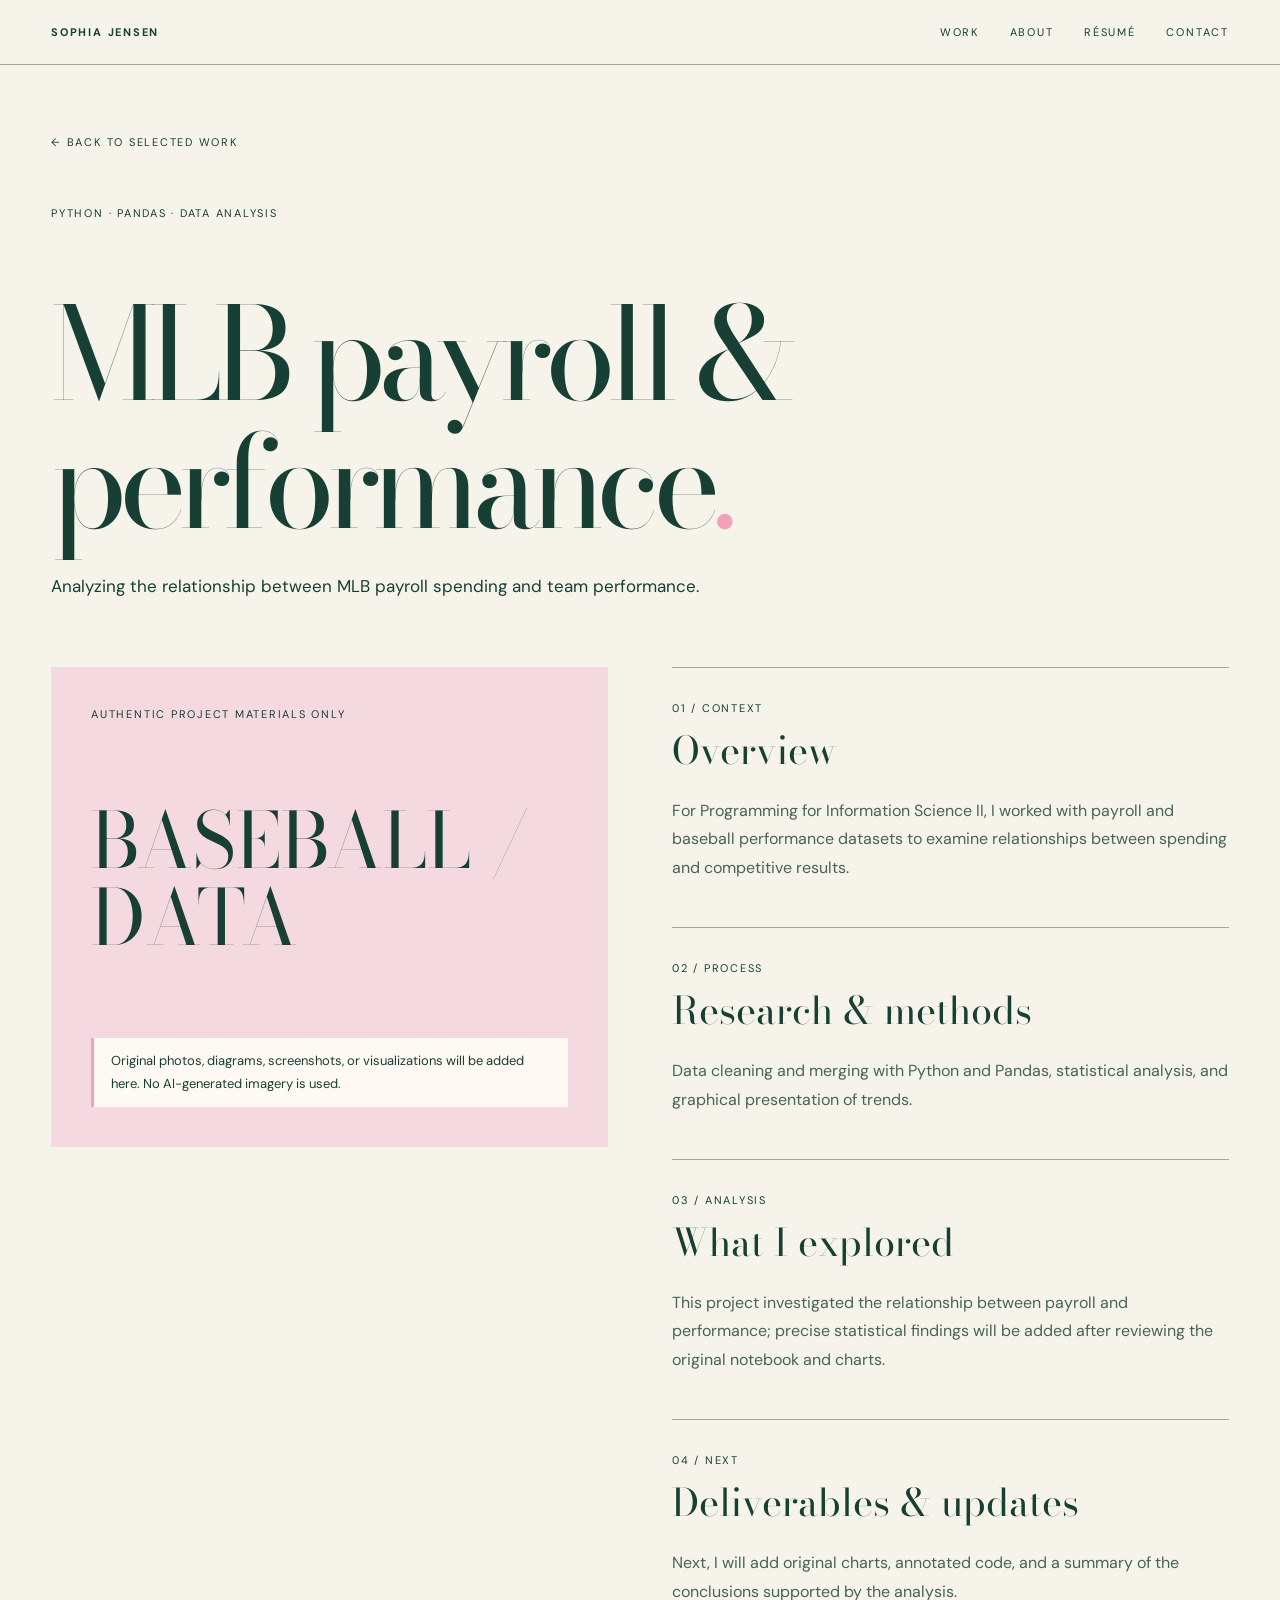
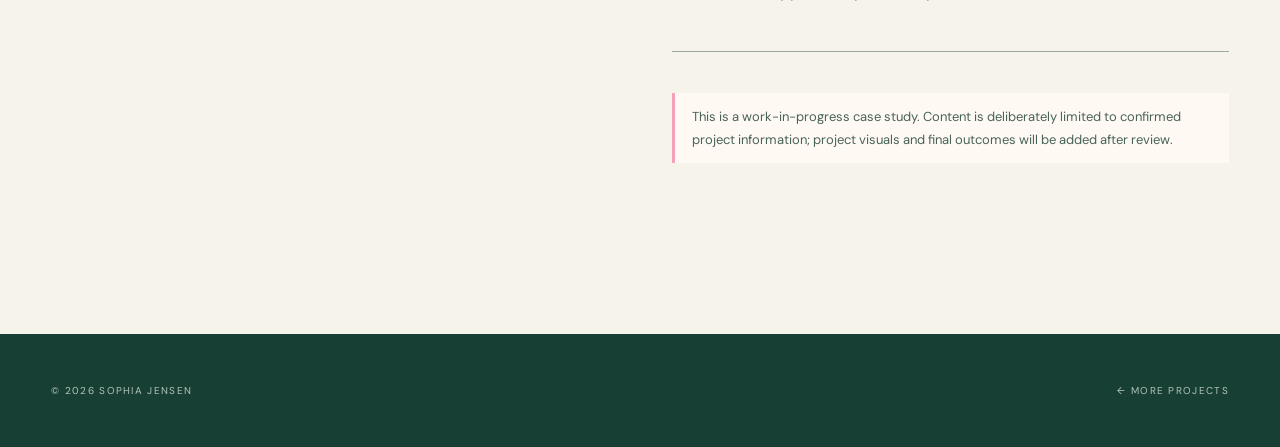
==== projects/mlb-analysis.html @ 6040f981 "Add files via upload" ====
<!doctype html><html lang="en"><head><meta charset="utf-8"><meta name="viewport" content="width=device-width,initial-scale=1"><title>MLB payroll &amp; performance | Sophia Jensen</title><link rel="stylesheet" href="../style.css"></head><body><header class="site-header"><a href="../index.html" class="brand">Sophia Jensen</a><nav class="nav" aria-label="Main navigation"><a href="../index.html#work">Work</a><a href="../index.html#about">About</a><a href="../resume.html">Résumé</a><a href="../index.html#contact">Contact</a></nav></header><main class="container"><div class="case-header"><a href="../index.html#work" class="small-link">← Back to selected work</a><div class="eyebrow" style="margin-top:55px">PYTHON · PANDAS · DATA ANALYSIS</div><h1 class="page-title">MLB payroll &amp; performance<span style="color:var(--pink)">.</span></h1><p class="page-lead">Analyzing the relationship between MLB payroll spending and team performance.</p></div><div class="case-grid"><div class="case-visual"><span class="eyebrow">Authentic project materials only</span><strong>BASEBALL / DATA</strong><div class="notice">Original photos, diagrams, screenshots, or visualizations will be added here. No AI-generated imagery is used.</div></div><article class="case-story"><section><span class="eyebrow">01 / Context</span><h2>Overview</h2><p>For Programming for Information Science II, I worked with payroll and baseball performance datasets to examine relationships between spending and competitive results.</p></section><section><span class="eyebrow">02 / Process</span><h2>Research & methods</h2><p>Data cleaning and merging with Python and Pandas, statistical analysis, and graphical presentation of trends.</p></section><section><span class="eyebrow">03 / Analysis</span><h2>What I explored</h2><p>This project investigated the relationship between payroll and performance; precise statistical findings will be added after reviewing the original notebook and charts.</p></section><section><span class="eyebrow">04 / Next</span><h2>Deliverables & updates</h2><p>Next, I will add original charts, annotated code, and a summary of the conclusions supported by the analysis.</p></section><section><p class="notice">This is a work-in-progress case study. Content is deliberately limited to confirmed project information; project visuals and final outcomes will be added after review.</p></section></article></div></main><footer class="contact" style="padding:50px 0"><div class="container"><div class="copyright" style="margin:0"><span>© 2026 Sophia Jensen</span><a href="../index.html#work">← More projects</a></div></div></footer></body></html>
---- style.css ----
@import url('https://fonts.googleapis.com/css2?family=Bodoni+Moda:opsz,wght@6..96,400;6..96,500&family=DM+Sans:wght@400;500;600;700&display=swap');
:root{--cream:#f5f3ea;--green:#183f33;--pink:#f3a1ba;--blush:#f4d9e0;--line:#9bab9e;--muted:#486357}*{box-sizing:border-box}html{scroll-behavior:smooth}body{margin:0;background:var(--cream);color:var(--green);font-family:'DM Sans',sans-serif}a{color:inherit;text-decoration:none}button{font:inherit}a:focus-visible,button:focus-visible{outline:3px solid #ba4773;outline-offset:4px}.site-header{display:flex;align-items:center;justify-content:space-between;padding:25px clamp(20px,4vw,65px);border-bottom:1px solid var(--line);position:sticky;top:0;background:rgba(245,243,234,.97);z-index:10;backdrop-filter:blur(12px)}.brand,.nav a,.eyebrow,.meta,.small-link,.footer-label,.pill{font-size:11px;letter-spacing:.16em;text-transform:uppercase}.brand{font-weight:700}.nav{display:flex;gap:clamp(12px,2.4vw,38px)}.nav a,.small-link{transition:color .25s}.nav a:hover,.small-link:hover{color:#c05982}.container{max-width:1500px;margin:auto;padding:0 clamp(20px,4vw,65px)}.hero{min-height:680px;padding-top:38px;display:flex;flex-direction:column;justify-content:space-between}.hero-meta{display:flex;justify-content:space-between;gap:12px}.hero-main{display:grid;grid-template-columns:1.35fr .65fr;gap:4vw;align-items:center;padding:75px 0 50px}.hero-name{font:400 clamp(85px,12vw,210px)/.82 'Bodoni Moda',serif;letter-spacing:-.075em;margin:0}.hero-name span{color:var(--pink)}.intro{font-family:'Bodoni Moda',serif;font-size:clamp(20px,2.1vw,32px);line-height:1.36;max-width:660px;margin:45px 0 28px}.hero-art{min-height:390px;border:14px solid var(--pink);background:var(--blush);display:flex;align-items:center;justify-content:center;position:relative;transform:rotate(2deg)}.hero-art:before{content:'';position:absolute;inset:17px;border:1px solid rgba(24,63,51,.4)}.art-label{font:400 clamp(70px,9vw,130px)/1 'Bodoni Moda',serif;transform:rotate(-15deg);color:var(--green)}.art-bottom{position:absolute;bottom:20px;left:20px;font-size:10px;letter-spacing:.12em}.hero-bottom{border-top:1px solid var(--line);display:flex;justify-content:space-between;align-items:center;padding:20px 0}.link-arrow,.project-arrow{display:inline-block;transition:transform .25s}.small-link:hover .link-arrow,.project:hover .project-arrow{transform:translate(5px,-4px)}.section{padding-top:110px;padding-bottom:115px}.section-heading{font:400 clamp(64px,9vw,145px)/.95 'Bodoni Moda',serif;letter-spacing:-.06em;margin:0 0 42px}.section-intro{max-width:570px;font-size:16px;line-height:1.7;margin-bottom:42px}.project{display:grid;grid-template-columns:1.2fr 1fr;gap:clamp(22px,5vw,90px);align-items:center;padding:34px 0;border-top:1px solid var(--line)}.project:nth-of-type(even) .project-media{background:#e9e4d8}.project-media{height:clamp(250px,31vw,420px);background:var(--blush);display:flex;justify-content:center;align-items:center;position:relative;overflow:hidden;transition:background .3s}.project:hover .project-media{background:#edc8d4}.project-media .visual-mark{font:400 clamp(55px,7vw,105px)/1 'Bodoni Moda',serif;letter-spacing:-.06em;text-align:center}.project-media .placeholder{position:absolute;bottom:14px;left:17px;right:17px;font-size:10px;text-transform:uppercase;letter-spacing:.13em;display:flex;justify-content:space-between}.project-title{font:400 clamp(41px,5.6vw,81px)/1.05 'Bodoni Moda',serif;letter-spacing:-.05em;margin:22px 0}.project-description{font-size:16px;line-height:1.75;max-width:550px;color:var(--muted)}.project-link{display:inline-block;border-bottom:1px solid currentColor;padding:10px 0;margin-top:17px;font-size:12px;letter-spacing:.13em;text-transform:uppercase}.pink-section{background:var(--blush)}.about-grid{display:grid;grid-template-columns:1fr 1fr;gap:9vw}.about-copy{font:400 clamp(22px,2.5vw,38px)/1.45 'Bodoni Moda',serif}.about-detail{line-height:1.8;font-size:15px}.skills-grid{display:grid;grid-template-columns:repeat(4,1fr);border-top:1px solid var(--line);margin-top:45px}.skill-group{padding:30px 24px;border-left:1px solid var(--line)}.skill-group:first-child{border-left:0;padding-left:0}.skill-group ul{list-style:none;padding:15px 0;margin:0;font:400 clamp(18px,1.8vw,27px)/1.65 'Bodoni Moda',serif}.resume-callout{display:flex;justify-content:space-between;gap:20px;align-items:center;padding:26px 0;border-top:1px solid var(--line)}.action{border:1px solid var(--green);padding:14px 18px;display:inline-block;font-size:11px;letter-spacing:.12em;text-transform:uppercase;transition:all .2s}.action:hover{background:var(--green);color:var(--cream)}.contact{background:var(--green);color:var(--cream);padding:100px 0 35px}.contact-title{font:400 clamp(68px,10vw,155px)/.93 'Bodoni Moda',serif;letter-spacing:-.07em;margin:0 0 80px}.contact-title em{color:var(--pink);font-weight:400}.contact-links{display:grid;grid-template-columns:repeat(3,1fr);border-top:1px solid #73887e}.contact-links a{display:flex;justify-content:space-between;padding:25px 15px;border-right:1px solid #73887e}.contact-links a:first-child{padding-left:0}.contact-links a:last-child{border:0}.copyright{display:flex;justify-content:space-between;margin-top:80px;color:#b2c5ba;font-size:10px;letter-spacing:.13em;text-transform:uppercase}.page-title{font:400 clamp(65px,10vw,160px)/1 'Bodoni Moda',serif;letter-spacing:-.065em;margin:70px 0 25px}.page-lead{max-width:750px;font-size:17px;line-height:1.8;margin-bottom:40px}.resume-frame{border:1px solid var(--line);width:100%;height: min(90vh,1050px);background:white}.resume-actions{display:flex;flex-wrap:wrap;gap:12px;margin:30px 0}.case-header{margin:65px 0}.case-grid{display:grid;grid-template-columns:1fr 1fr;gap:5vw;margin:30px 0 130px}.case-visual{min-height:480px;background:var(--blush);padding:40px;display:flex;flex-direction:column;justify-content:space-between;position:sticky;top:105px;align-self:start}.case-visual strong{font:400 clamp(48px,6vw,95px)/1 'Bodoni Moda',serif}.case-story section{border-top:1px solid var(--line);padding:28px 0}.case-story h2{font:400 38px 'Bodoni Moda',serif;margin:4px 0 18px}.case-story p,.case-story li{line-height:1.8;color:var(--muted)}.notice{border-left:3px solid var(--pink);padding:12px 17px;background:#fff9f4;font-size:13px;line-height:1.7}.reveal{opacity:0;transform:translateY(20px);transition:opacity .7s ease,transform .7s ease}.reveal.is-visible{opacity:1;transform:translateY(0)}@media(max-width:800px){.site-header{padding:20px}.nav{gap:13px;flex-wrap:wrap;justify-content:flex-end}.nav a{font-size:9px}.hero{min-height:auto}.hero-meta{font-size:9px}.hero-meta span:nth-child(2){display:none}.hero-main,.project,.about-grid,.case-grid{grid-template-columns:1fr}.hero-main{padding:65px 0 30px}.hero-name{font-size:clamp(80px,16vw,145px)}.hero-art{min-height:260px;max-width:450px;transform:none}.hero-bottom{gap:12px}.section{padding-top:70px;padding-bottom:75px}.skills-grid{grid-template-columns:repeat(2,1fr)}.skill-group:nth-child(3){border-left:0;padding-left:0}.project-media{height:270px}.contact-links{grid-template-columns:1fr}.contact-links a{border-right:0;border-bottom:1px solid #73887e!important;padding-left:0}.case-visual{position:static;min-height:300px}.contact-title{font-size:clamp(60px,12vw,100px)}}@media(prefers-reduced-motion:reduce){html{scroll-behavior:auto}.reveal{opacity:1;transform:none;transition:none}*,*:before,*:after{animation:none!important;transition:none!important}}
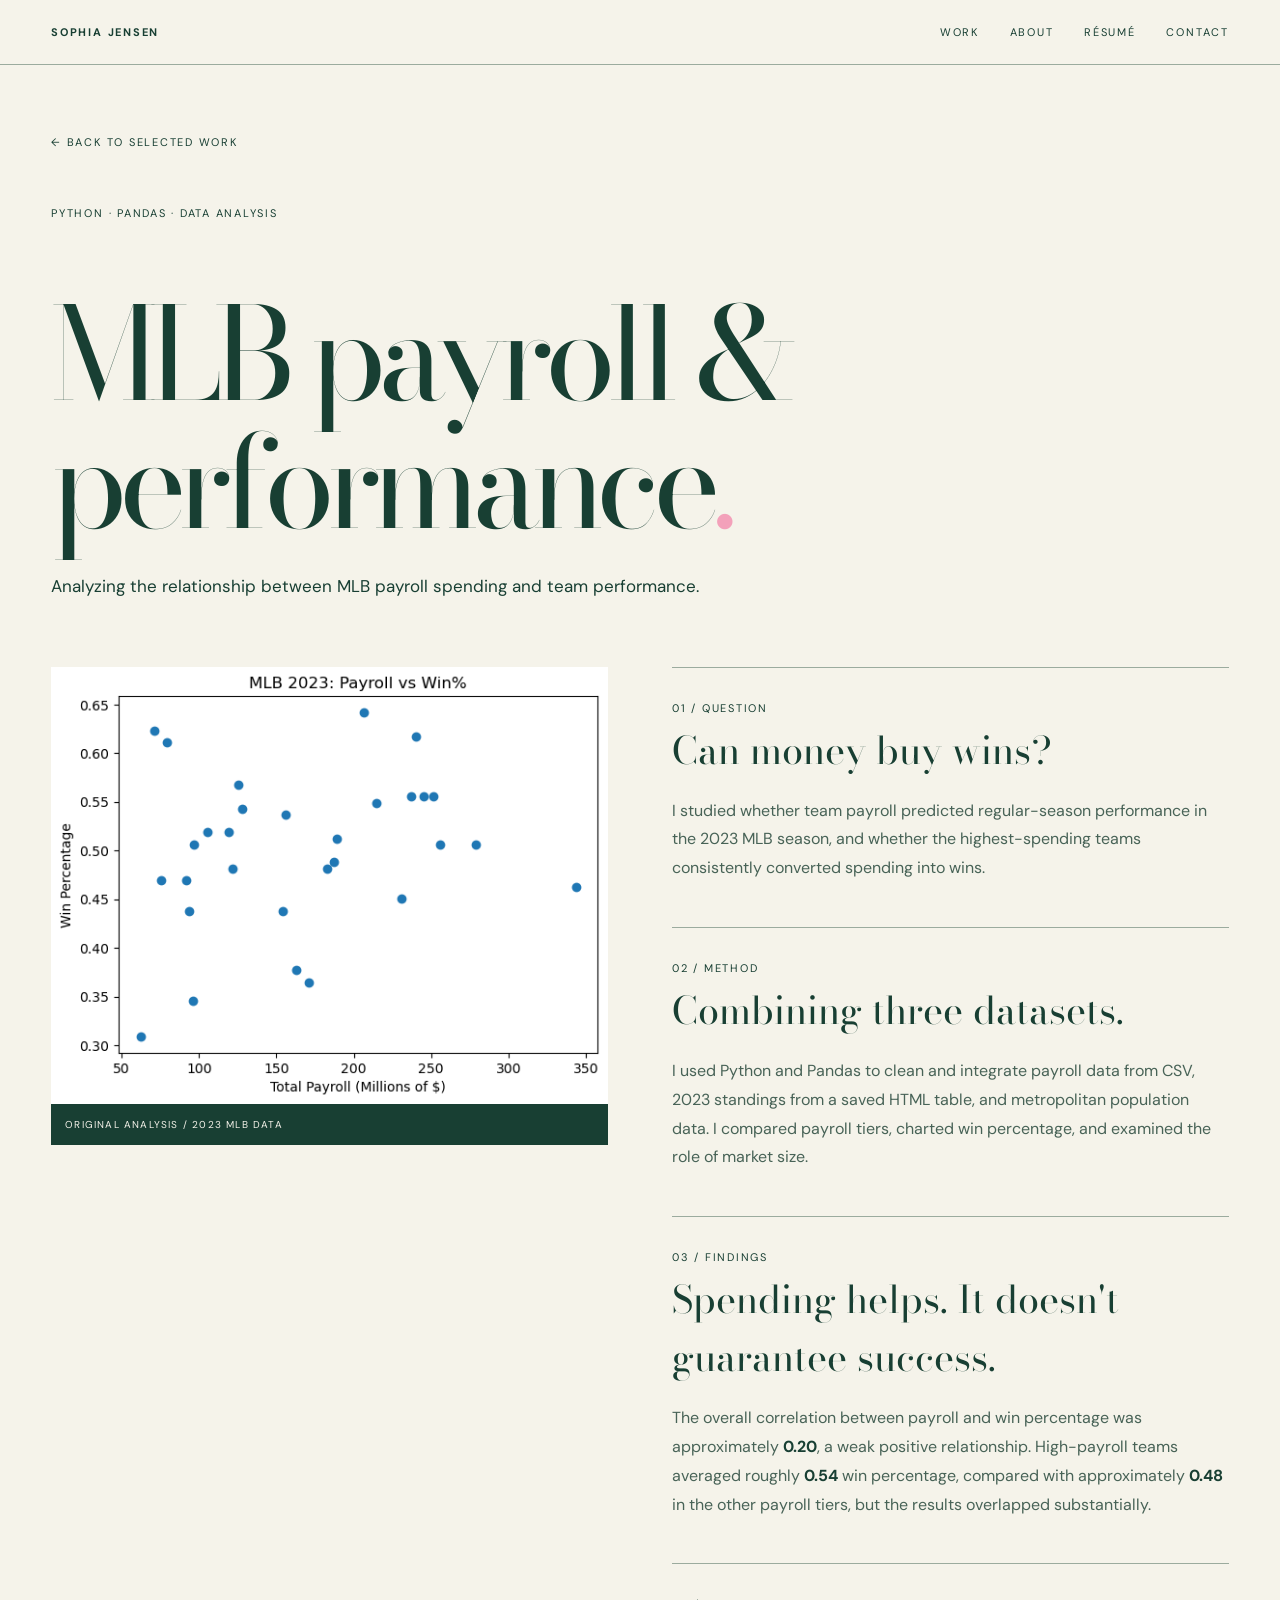
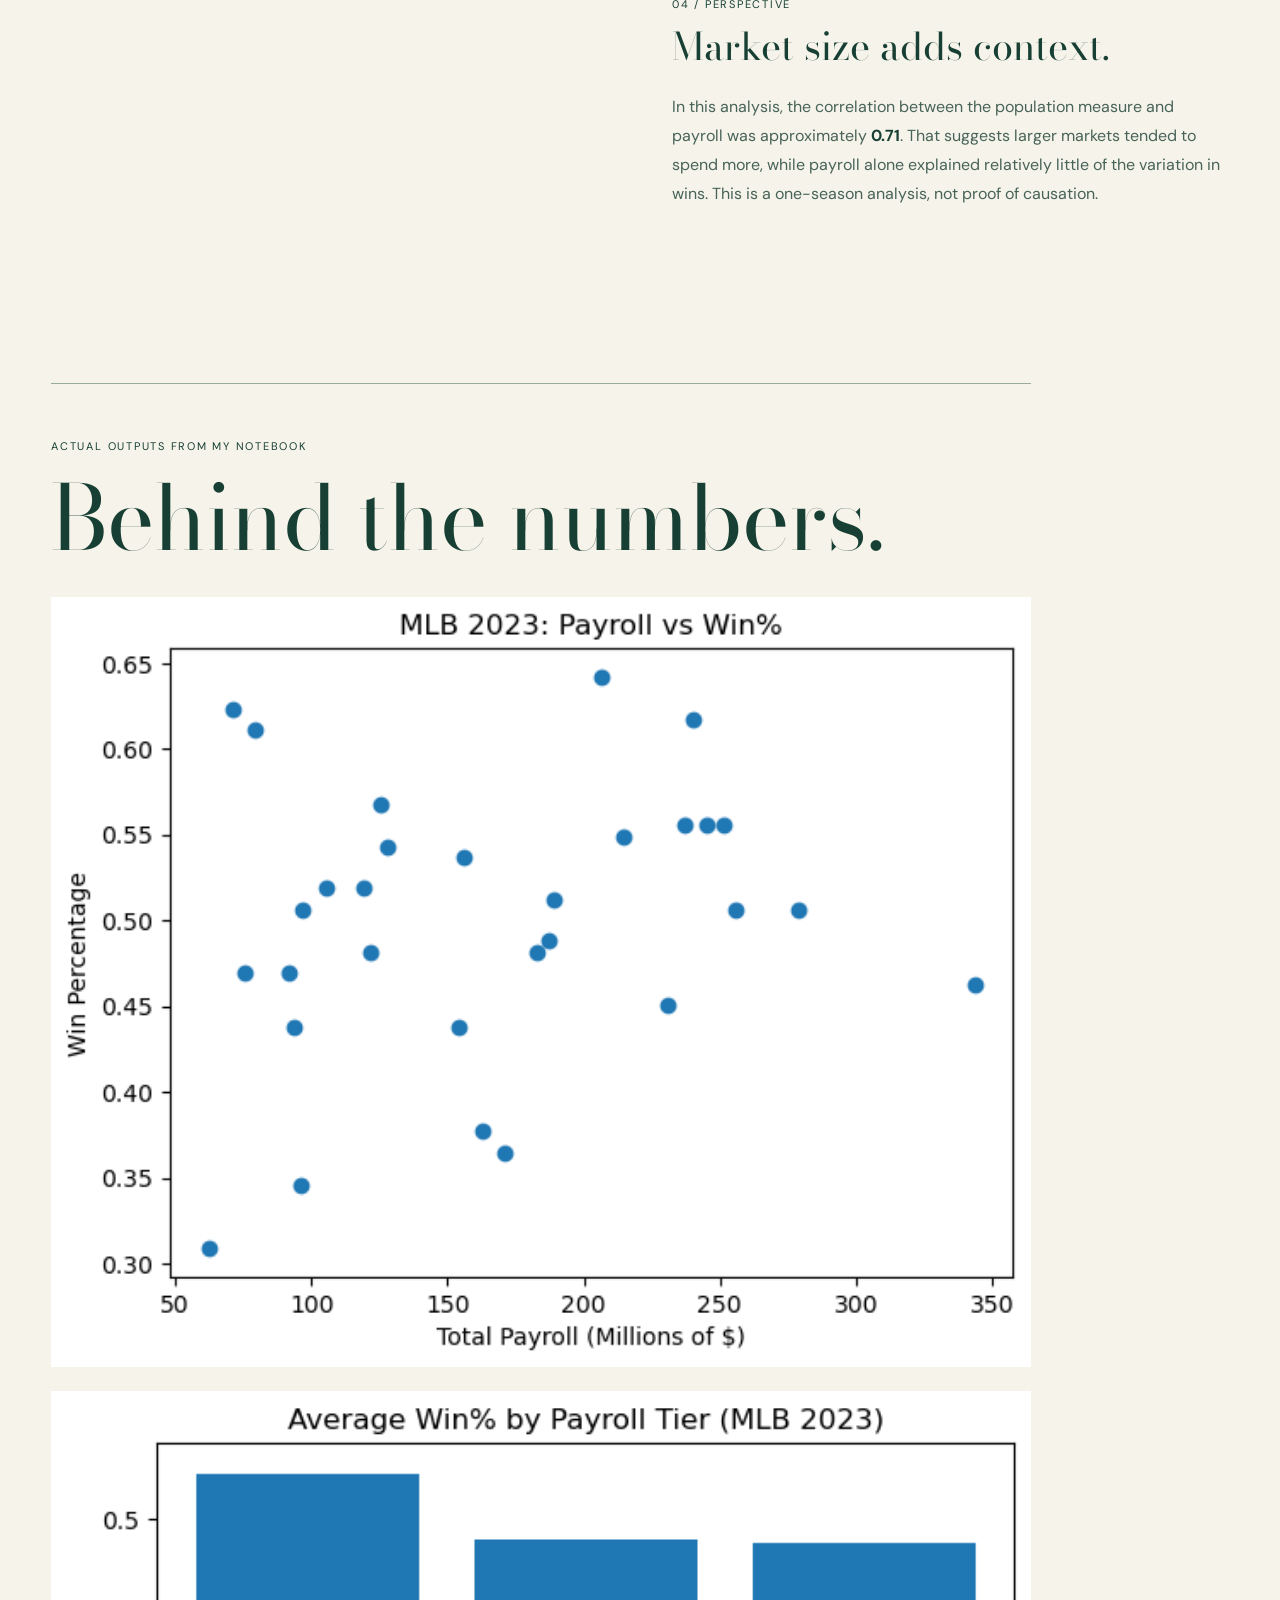
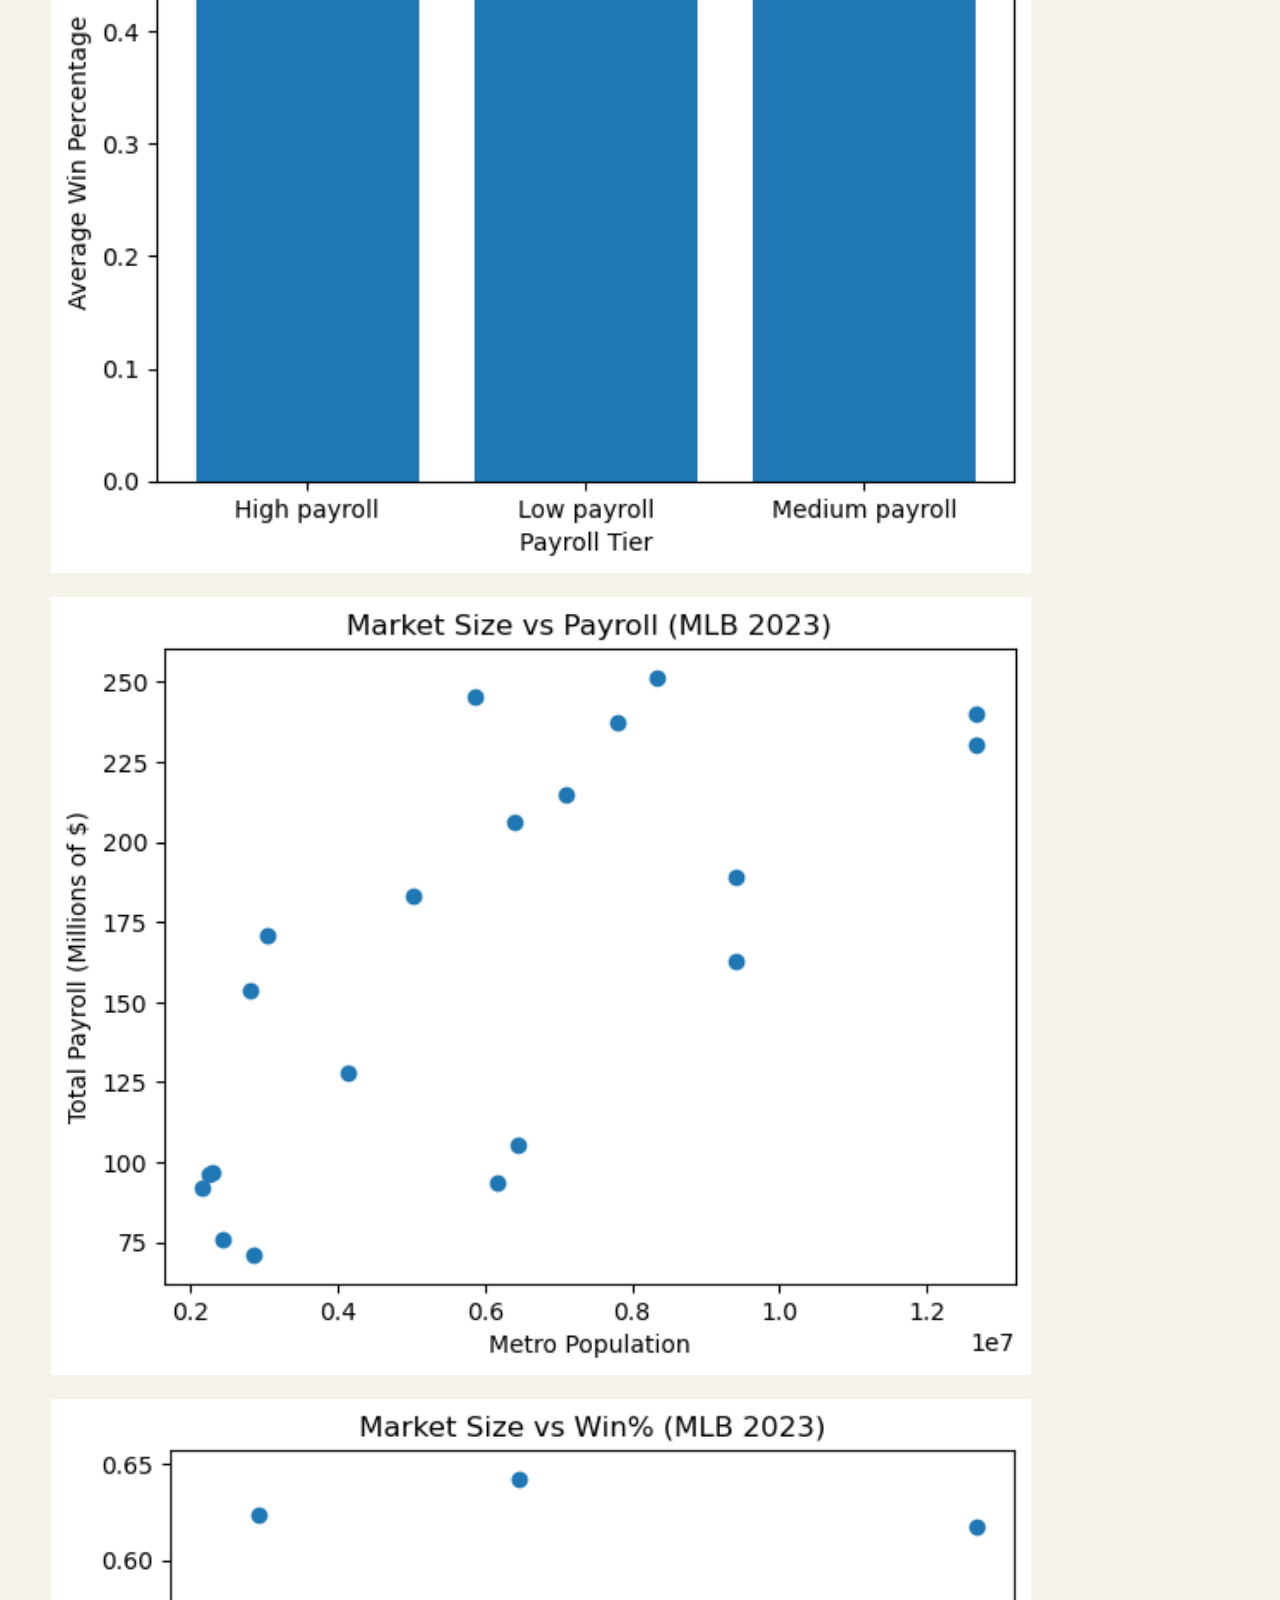
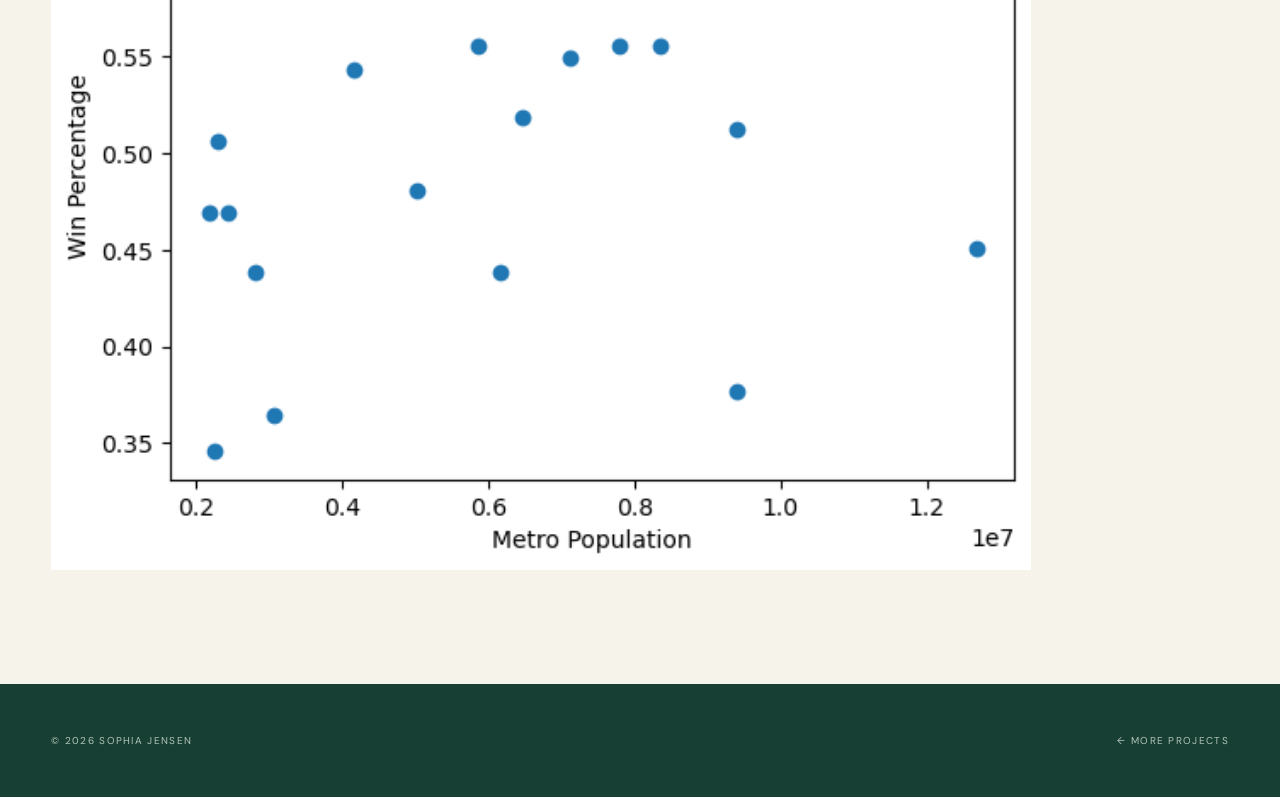
==== commit 4a9429cd: "Add files via upload" ====
--- a/projects/mlb-analysis.html
+++ b/projects/mlb-analysis.html
@@ -1 +1,3 @@
-<!doctype html><html lang="en"><head><meta charset="utf-8"><meta name="viewport" content="width=device-width,initial-scale=1"><title>MLB payroll &amp; performance | Sophia Jensen</title><link rel="stylesheet" href="../style.css"></head><body><header class="site-header"><a href="../index.html" class="brand">Sophia Jensen</a><nav class="nav" aria-label="Main navigation"><a href="../index.html#work">Work</a><a href="../index.html#about">About</a><a href="../resume.html">Résumé</a><a href="../index.html#contact">Contact</a></nav></header><main class="container"><div class="case-header"><a href="../index.html#work" class="small-link">← Back to selected work</a><div class="eyebrow" style="margin-top:55px">PYTHON · PANDAS · DATA ANALYSIS</div><h1 class="page-title">MLB payroll &amp; performance<span style="color:var(--pink)">.</span></h1><p class="page-lead">Analyzing the relationship between MLB payroll spending and team performance.</p></div><div class="case-grid"><div class="case-visual"><span class="eyebrow">Authentic project materials only</span><strong>BASEBALL / DATA</strong><div class="notice">Original photos, diagrams, screenshots, or visualizations will be added here. No AI-generated imagery is used.</div></div><article class="case-story"><section><span class="eyebrow">01 / Context</span><h2>Overview</h2><p>For Programming for Information Science II, I worked with payroll and baseball performance datasets to examine relationships between spending and competitive results.</p></section><section><span class="eyebrow">02 / Process</span><h2>Research & methods</h2><p>Data cleaning and merging with Python and Pandas, statistical analysis, and graphical presentation of trends.</p></section><section><span class="eyebrow">03 / Analysis</span><h2>What I explored</h2><p>This project investigated the relationship between payroll and performance; precise statistical findings will be added after reviewing the original notebook and charts.</p></section><section><span class="eyebrow">04 / Next</span><h2>Deliverables & updates</h2><p>Next, I will add original charts, annotated code, and a summary of the conclusions supported by the analysis.</p></section><section><p class="notice">This is a work-in-progress case study. Content is deliberately limited to confirmed project information; project visuals and final outcomes will be added after review.</p></section></article></div></main><footer class="contact" style="padding:50px 0"><div class="container"><div class="copyright" style="margin:0"><span>© 2026 Sophia Jensen</span><a href="../index.html#work">← More projects</a></div></div></footer></body></html>+<!DOCTYPE html>
+
+<html lang="en"><head><meta charset="utf-8"/><meta content="width=device-width,initial-scale=1" name="viewport"/><title>MLB payroll &amp; performance | Sophia Jensen</title><link href="../style.css" rel="stylesheet"/></head><body><header class="site-header"><a class="brand" href="../index.html">Sophia Jensen</a><nav aria-label="Main navigation" class="nav"><a href="../index.html#work">Work</a><a href="../index.html#about">About</a><a href="../resume.html">Résumé</a><a href="../index.html#contact">Contact</a></nav></header><main class="container"><div class="case-header"><a class="small-link" href="../index.html#work">← Back to selected work</a><div class="eyebrow" style="margin-top:55px">PYTHON · PANDAS · DATA ANALYSIS</div><h1 class="page-title">MLB payroll &amp; performance<span style="color:var(--pink)">.</span></h1><p class="page-lead">Analyzing the relationship between MLB payroll spending and team performance.</p></div><div class="case-grid"><div class="case-visual authentic-photo chart-photo"><img alt="Scatter plot from original MLB Python notebook showing payroll and win percentage" src="../assets/mlb-chart-1.png"/><span class="photo-caption">ORIGINAL ANALYSIS / 2023 MLB DATA</span></div><article class="case-story"><section><span class="eyebrow">01 / Question</span><h2>Can money buy wins?</h2><p>I studied whether team payroll predicted regular-season performance in the 2023 MLB season, and whether the highest-spending teams consistently converted spending into wins.</p></section><section><span class="eyebrow">02 / Method</span><h2>Combining three datasets.</h2><p>I used Python and Pandas to clean and integrate payroll data from CSV, 2023 standings from a saved HTML table, and metropolitan population data. I compared payroll tiers, charted win percentage, and examined the role of market size.</p></section><section><span class="eyebrow">03 / Findings</span><h2>Spending helps. It doesn't guarantee success.</h2><p>The overall correlation between payroll and win percentage was approximately <strong>0.20</strong>, a weak positive relationship. High-payroll teams averaged roughly <strong>0.54</strong> win percentage, compared with approximately <strong>0.48</strong> in the other payroll tiers, but the results overlapped substantially.</p></section><section><span class="eyebrow">04 / Perspective</span><h2>Market size adds context.</h2><p>In this analysis, the correlation between the population measure and payroll was approximately <strong>0.71</strong>. That suggests larger markets tended to spend more, while payroll alone explained relatively little of the variation in wins. This is a one-season analysis, not proof of causation.</p></section></article></div><section class="case-gallery"><span class="eyebrow">ACTUAL OUTPUTS FROM MY NOTEBOOK</span><h2 class="gallery-title">Behind the numbers.</h2><img alt="Original MLB notebook analysis visualization 1" loading="lazy" src="../assets/mlb-chart-1.png"/><img alt="Original MLB notebook analysis visualization 2" loading="lazy" src="../assets/mlb-chart-2.png"/><img alt="Original MLB notebook analysis visualization 3" loading="lazy" src="../assets/mlb-chart-3.png"/><img alt="Original MLB notebook analysis visualization 4" loading="lazy" src="../assets/mlb-chart-4.png"/></section></main><footer class="contact" style="padding:50px 0"><div class="container"><div class="copyright" style="margin:0"><span>© 2026 Sophia Jensen</span><a href="../index.html#work">← More projects</a></div></div></footer></body></html>
--- a/style.css
+++ b/style.css
@@ -1,2 +1,13 @@
 @import url('https://fonts.googleapis.com/css2?family=Bodoni+Moda:opsz,wght@6..96,400;6..96,500&family=DM+Sans:wght@400;500;600;700&display=swap');
 :root{--cream:#f5f3ea;--green:#183f33;--pink:#f3a1ba;--blush:#f4d9e0;--line:#9bab9e;--muted:#486357}*{box-sizing:border-box}html{scroll-behavior:smooth}body{margin:0;background:var(--cream);color:var(--green);font-family:'DM Sans',sans-serif}a{color:inherit;text-decoration:none}button{font:inherit}a:focus-visible,button:focus-visible{outline:3px solid #ba4773;outline-offset:4px}.site-header{display:flex;align-items:center;justify-content:space-between;padding:25px clamp(20px,4vw,65px);border-bottom:1px solid var(--line);position:sticky;top:0;background:rgba(245,243,234,.97);z-index:10;backdrop-filter:blur(12px)}.brand,.nav a,.eyebrow,.meta,.small-link,.footer-label,.pill{font-size:11px;letter-spacing:.16em;text-transform:uppercase}.brand{font-weight:700}.nav{display:flex;gap:clamp(12px,2.4vw,38px)}.nav a,.small-link{transition:color .25s}.nav a:hover,.small-link:hover{color:#c05982}.container{max-width:1500px;margin:auto;padding:0 clamp(20px,4vw,65px)}.hero{min-height:680px;padding-top:38px;display:flex;flex-direction:column;justify-content:space-between}.hero-meta{display:flex;justify-content:space-between;gap:12px}.hero-main{display:grid;grid-template-columns:1.35fr .65fr;gap:4vw;align-items:center;padding:75px 0 50px}.hero-name{font:400 clamp(85px,12vw,210px)/.82 'Bodoni Moda',serif;letter-spacing:-.075em;margin:0}.hero-name span{color:var(--pink)}.intro{font-family:'Bodoni Moda',serif;font-size:clamp(20px,2.1vw,32px);line-height:1.36;max-width:660px;margin:45px 0 28px}.hero-art{min-height:390px;border:14px solid var(--pink);background:var(--blush);display:flex;align-items:center;justify-content:center;position:relative;transform:rotate(2deg)}.hero-art:before{content:'';position:absolute;inset:17px;border:1px solid rgba(24,63,51,.4)}.art-label{font:400 clamp(70px,9vw,130px)/1 'Bodoni Moda',serif;transform:rotate(-15deg);color:var(--green)}.art-bottom{position:absolute;bottom:20px;left:20px;font-size:10px;letter-spacing:.12em}.hero-bottom{border-top:1px solid var(--line);display:flex;justify-content:space-between;align-items:center;padding:20px 0}.link-arrow,.project-arrow{display:inline-block;transition:transform .25s}.small-link:hover .link-arrow,.project:hover .project-arrow{transform:translate(5px,-4px)}.section{padding-top:110px;padding-bottom:115px}.section-heading{font:400 clamp(64px,9vw,145px)/.95 'Bodoni Moda',serif;letter-spacing:-.06em;margin:0 0 42px}.section-intro{max-width:570px;font-size:16px;line-height:1.7;margin-bottom:42px}.project{display:grid;grid-template-columns:1.2fr 1fr;gap:clamp(22px,5vw,90px);align-items:center;padding:34px 0;border-top:1px solid var(--line)}.project:nth-of-type(even) .project-media{background:#e9e4d8}.project-media{height:clamp(250px,31vw,420px);background:var(--blush);display:flex;justify-content:center;align-items:center;position:relative;overflow:hidden;transition:background .3s}.project:hover .project-media{background:#edc8d4}.project-media .visual-mark{font:400 clamp(55px,7vw,105px)/1 'Bodoni Moda',serif;letter-spacing:-.06em;text-align:center}.project-media .placeholder{position:absolute;bottom:14px;left:17px;right:17px;font-size:10px;text-transform:uppercase;letter-spacing:.13em;display:flex;justify-content:space-between}.project-title{font:400 clamp(41px,5.6vw,81px)/1.05 'Bodoni Moda',serif;letter-spacing:-.05em;margin:22px 0}.project-description{font-size:16px;line-height:1.75;max-width:550px;color:var(--muted)}.project-link{display:inline-block;border-bottom:1px solid currentColor;padding:10px 0;margin-top:17px;font-size:12px;letter-spacing:.13em;text-transform:uppercase}.pink-section{background:var(--blush)}.about-grid{display:grid;grid-template-columns:1fr 1fr;gap:9vw}.about-copy{font:400 clamp(22px,2.5vw,38px)/1.45 'Bodoni Moda',serif}.about-detail{line-height:1.8;font-size:15px}.skills-grid{display:grid;grid-template-columns:repeat(4,1fr);border-top:1px solid var(--line);margin-top:45px}.skill-group{padding:30px 24px;border-left:1px solid var(--line)}.skill-group:first-child{border-left:0;padding-left:0}.skill-group ul{list-style:none;padding:15px 0;margin:0;font:400 clamp(18px,1.8vw,27px)/1.65 'Bodoni Moda',serif}.resume-callout{display:flex;justify-content:space-between;gap:20px;align-items:center;padding:26px 0;border-top:1px solid var(--line)}.action{border:1px solid var(--green);padding:14px 18px;display:inline-block;font-size:11px;letter-spacing:.12em;text-transform:uppercase;transition:all .2s}.action:hover{background:var(--green);color:var(--cream)}.contact{background:var(--green);color:var(--cream);padding:100px 0 35px}.contact-title{font:400 clamp(68px,10vw,155px)/.93 'Bodoni Moda',serif;letter-spacing:-.07em;margin:0 0 80px}.contact-title em{color:var(--pink);font-weight:400}.contact-links{display:grid;grid-template-columns:repeat(3,1fr);border-top:1px solid #73887e}.contact-links a{display:flex;justify-content:space-between;padding:25px 15px;border-right:1px solid #73887e}.contact-links a:first-child{padding-left:0}.contact-links a:last-child{border:0}.copyright{display:flex;justify-content:space-between;margin-top:80px;color:#b2c5ba;font-size:10px;letter-spacing:.13em;text-transform:uppercase}.page-title{font:400 clamp(65px,10vw,160px)/1 'Bodoni Moda',serif;letter-spacing:-.065em;margin:70px 0 25px}.page-lead{max-width:750px;font-size:17px;line-height:1.8;margin-bottom:40px}.resume-frame{border:1px solid var(--line);width:100%;height: min(90vh,1050px);background:white}.resume-actions{display:flex;flex-wrap:wrap;gap:12px;margin:30px 0}.case-header{margin:65px 0}.case-grid{display:grid;grid-template-columns:1fr 1fr;gap:5vw;margin:30px 0 130px}.case-visual{min-height:480px;background:var(--blush);padding:40px;display:flex;flex-direction:column;justify-content:space-between;position:sticky;top:105px;align-self:start}.case-visual strong{font:400 clamp(48px,6vw,95px)/1 'Bodoni Moda',serif}.case-story section{border-top:1px solid var(--line);padding:28px 0}.case-story h2{font:400 38px 'Bodoni Moda',serif;margin:4px 0 18px}.case-story p,.case-story li{line-height:1.8;color:var(--muted)}.notice{border-left:3px solid var(--pink);padding:12px 17px;background:#fff9f4;font-size:13px;line-height:1.7}.reveal{opacity:0;transform:translateY(20px);transition:opacity .7s ease,transform .7s ease}.reveal.is-visible{opacity:1;transform:translateY(0)}@media(max-width:800px){.site-header{padding:20px}.nav{gap:13px;flex-wrap:wrap;justify-content:flex-end}.nav a{font-size:9px}.hero{min-height:auto}.hero-meta{font-size:9px}.hero-meta span:nth-child(2){display:none}.hero-main,.project,.about-grid,.case-grid{grid-template-columns:1fr}.hero-main{padding:65px 0 30px}.hero-name{font-size:clamp(80px,16vw,145px)}.hero-art{min-height:260px;max-width:450px;transform:none}.hero-bottom{gap:12px}.section{padding-top:70px;padding-bottom:75px}.skills-grid{grid-template-columns:repeat(2,1fr)}.skill-group:nth-child(3){border-left:0;padding-left:0}.project-media{height:270px}.contact-links{grid-template-columns:1fr}.contact-links a{border-right:0;border-bottom:1px solid #73887e!important;padding-left:0}.case-visual{position:static;min-height:300px}.contact-title{font-size:clamp(60px,12vw,100px)}}@media(prefers-reduced-motion:reduce){html{scroll-behavior:auto}.reveal{opacity:1;transform:none;transition:none}*,*:before,*:after{animation:none!important;transition:none!important}}
+
+/* Featured-work refresh */
+.section-intro{margin-bottom:58px}.featured-project{padding:58px 0;min-height:440px}.project-media{border-radius:2px}.media-time{background:var(--blush)}.media-mlb{background:#dce5da}.project-media .visual-mark{transition:transform .5s cubic-bezier(.2,.7,.2,1);font-size:clamp(90px,10vw,168px)}.project-media:hover .visual-mark,.project-media:focus-visible .visual-mark{transform:scale(1.07) rotate(-3deg)}.pink-dot{color:#df6e9a}.media-corner,.media-action{position:absolute;font-size:10px;letter-spacing:.15em;text-transform:uppercase}.media-corner{top:24px;left:25px}.media-action{bottom:23px;right:25px;transition:transform .25s}.project-media:hover .media-action,.project-media:focus-visible .media-action{transform:translate(4px,-4px)}.reverse-project .project-media{order:2}.reverse-project .project-copy{order:1}.coming-soon{border-top:1px solid var(--line);border-bottom:1px solid var(--line);padding:55px 0;display:flex;align-items:center;justify-content:space-between;gap:30px}.coming-soon h3{font:400 clamp(46px,6vw,84px)/1.05 'Bodoni Moda',serif;letter-spacing:-.045em;margin:18px 0}.coming-soon h3 em{color:#be6485;font-weight:400}.coming-soon p{max-width:560px;line-height:1.7;color:var(--muted)}.coming-symbol{font:400 clamp(80px,10vw,150px) 'Bodoni Moda',serif;color:var(--pink)}.auth-media{background:var(--blush);padding:30px;min-height:400px;display:flex;flex-direction:column;justify-content:space-between}.auth-media strong{font:400 clamp(55px,7vw,110px)/1 'Bodoni Moda',serif;letter-spacing:-.06em}.clip-callout{border:1px solid var(--line);padding:24px;margin:35px 0}.clip-callout h3{font:400 30px 'Bodoni Moda',serif;margin:0 0 10px}.clip-callout p{line-height:1.7}.video-note{font-size:12px;color:var(--muted)}@media(max-width:800px){.reverse-project .project-media,.reverse-project .project-copy{order:initial}.featured-project{padding:32px 0;min-height:0}.coming-soon{padding:35px 0}.coming-symbol{font-size:75px}}
+
+/* v3 polish: authentic photography, homepage motion and responsive editorial case studies */
+.hero-arrive{animation:heroUp 950ms cubic-bezier(.22,.8,.25,1) both}@keyframes heroUp{from{opacity:0;transform:translateY(28px)}to{opacity:1;transform:translateY(0)}}
+.hero-art{overflow:hidden;border-width:10px;transform:rotate(1.5deg);transition:transform .6s ease,box-shadow .6s ease}.hero-art:hover{transform:rotate(0) translateY(-5px);box-shadow:14px 16px 0 var(--blush)}.hero-art::before{display:none}.hero-photo{width:100%;height:100%;min-height:390px;object-fit:cover;object-position:center 61%;display:block;filter:saturate(.9)}.hero-art .art-bottom{background:var(--cream);padding:8px 12px;bottom:12px;left:12px;letter-spacing:.08em}.hero-main{grid-template-columns:1.25fr .75fr}.hero-name{font-size:clamp(76px,11vw,178px)}
+.project-photo{width:100%;height:100%;object-fit:cover;transition:transform .7s cubic-bezier(.18,.7,.3,1);display:block}.media-mlb .project-photo{object-fit:contain;padding:15px;background:#f7f8f5}.project-media:hover .project-photo,.project-media:focus-visible .project-photo{transform:scale(1.055)}.media-corner,.media-action{background:rgba(245,243,234,.93);padding:9px 12px}.project-media{isolation:isolate}.project-copy{max-width:550px}.project-description{max-width:470px}.project{gap:clamp(25px,5vw,85px)}
+.sql-next{border-top:1px solid var(--line);border-bottom:1px solid var(--line);padding:55px 0;display:grid;grid-template-columns:1fr 1fr;gap:6vw;align-items:center}.sql-next h3{font:400 clamp(50px,6vw,94px)/1 'Bodoni Moda',serif;margin:18px 0}.sql-next h3 em{color:#bf5d83}.sql-next p{line-height:1.7;max-width:530px}.soon-pill{display:inline-block;border:1px solid var(--green);padding:10px 14px;margin-top:10px}.sql-video{aspect-ratio:16/10;background:var(--green);color:var(--cream);padding:24px;display:flex;flex-direction:column;align-items:center;justify-content:center;position:relative;text-align:center}.sql-video>.eyebrow{position:absolute;top:20px;left:24px;color:var(--pink)}.sql-video .video-play{border:1px solid var(--pink);border-radius:50%;width:74px;height:74px;display:grid;place-items:center;color:var(--pink);font-size:24px;padding-left:4px}.sql-video p{font:400 32px 'Bodoni Moda',serif;margin:12px 0 4px}.sql-video small{opacity:.76;font-size:12px}.sql-video .video-play{animation:breath 3.8s ease-in-out infinite}@keyframes breath{50%{box-shadow:0 0 0 11px rgba(243,161,186,.10)}}
+.case-visual.authentic-photo{padding:0;background:var(--blush);min-height:0;overflow:hidden}.authentic-photo>img{width:100%;height:auto;max-height:760px;object-fit:contain;display:block}.authentic-photo .photo-caption{font-size:10px;letter-spacing:.12em;padding:14px;background:var(--green);color:var(--cream)}.case-gallery{border-top:1px solid var(--line);padding:50px 0 90px;max-width:980px}.gallery-title{font:400 clamp(55px,7vw,100px)/1 'Bodoni Moda',serif;margin:18px 0 35px}.case-gallery img{width:100%;height:auto;display:block;margin:24px 0;background:#fff}.case-gallery p{font-size:13px;color:var(--muted);line-height:1.7}.chart-photo{background:#fff}.case-story strong{color:var(--green)}
+@media(max-width:800px){.hero-main,.sql-next{grid-template-columns:1fr}.hero-name{font-size:clamp(75px,16vw,145px)}.hero-photo{min-height:260px;max-height:360px}.hero-art{max-width:440px}.sql-next{gap:24px}.sql-video{min-height:280px}.project-photo{max-height:300px}.case-gallery{padding-bottom:55px}}@media(prefers-reduced-motion:reduce){.hero-arrive{animation:none}.sql-video .video-play{animation:none}}
